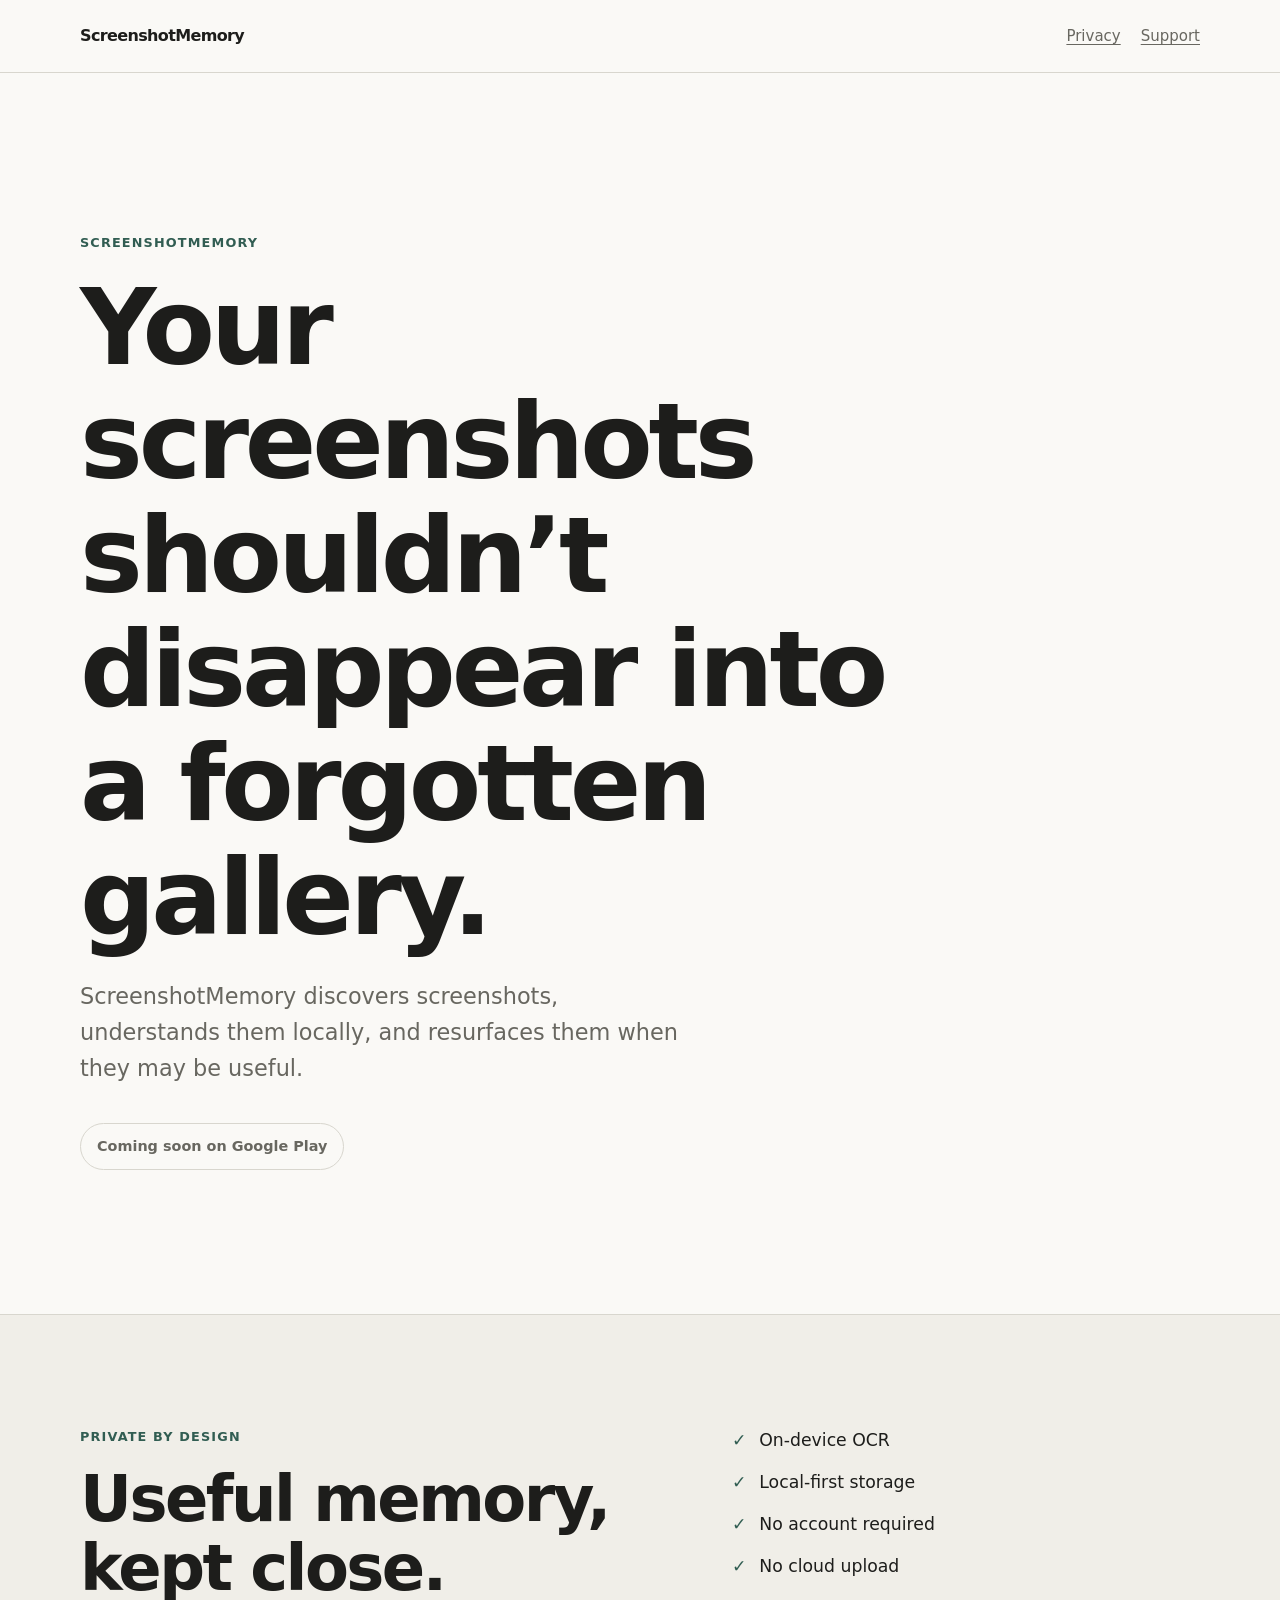
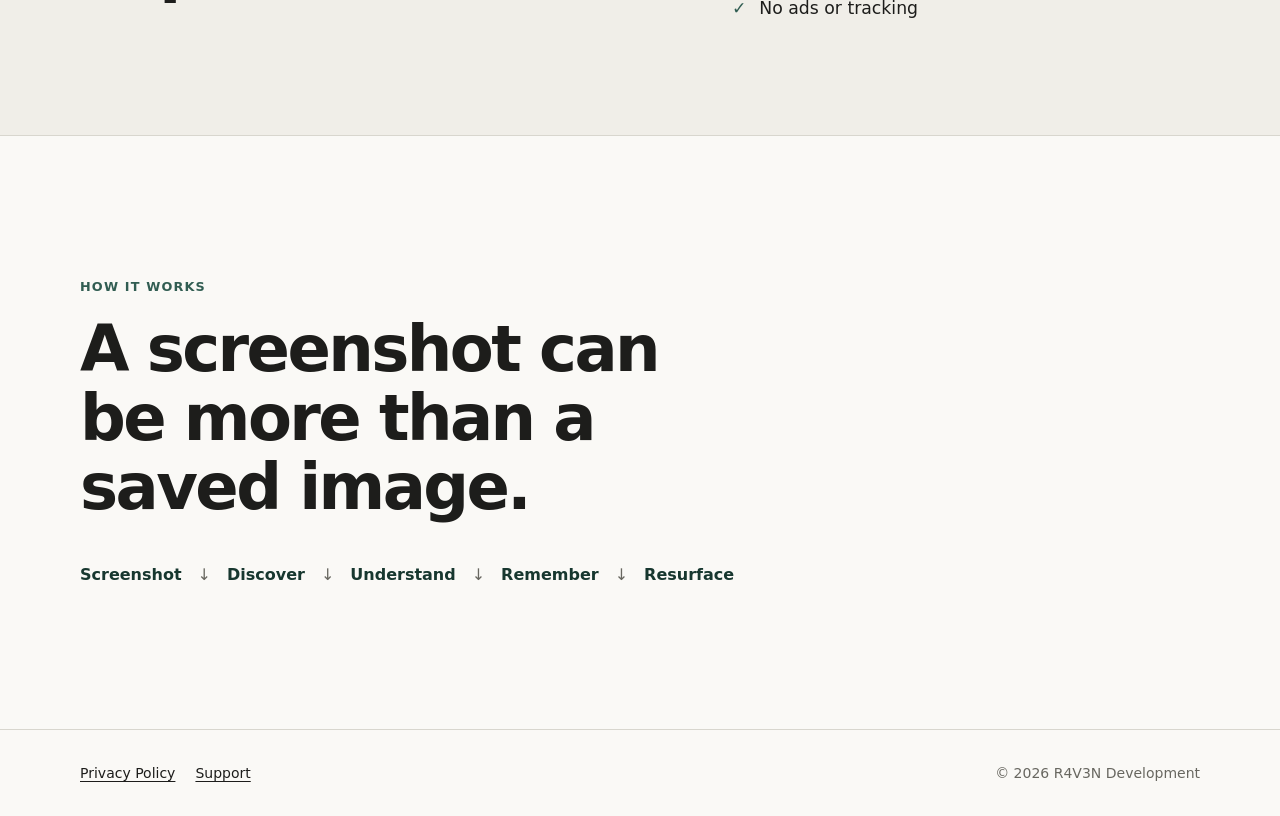
==== index.html @ ca4c5a30 "Build static ScreenshotMemory product site" ====
<!doctype html>
<html lang="en">
  <head>
    <meta charset="utf-8">
    <meta name="viewport" content="width=device-width, initial-scale=1">
    <meta name="description" content="ScreenshotMemory is an Android-first app that discovers screenshots, understands them locally, and brings them back when they may be useful.">
    <meta name="theme-color" media="(prefers-color-scheme: light)" content="#faf9f6">
    <meta name="theme-color" media="(prefers-color-scheme: dark)" content="#151514">
    <meta property="og:type" content="website">
    <meta property="og:title" content="ScreenshotMemory">
    <meta property="og:description" content="Your screenshots shouldn't disappear into a forgotten gallery.">
    <title>ScreenshotMemory — Remember what you saved</title>
    <link rel="stylesheet" href="styles.css">
  </head>
  <body>
    <a class="skip-link" href="#main-content">Skip to content</a>
    <header class="site-header">
      <nav class="nav container" aria-label="Primary navigation">
        <a class="wordmark" href="./" aria-label="ScreenshotMemory home">ScreenshotMemory</a>
        <div class="nav-links">
          <a href="privacy/">Privacy</a>
          <a href="support/">Support</a>
        </div>
      </nav>
    </header>

    <main id="main-content">
      <section class="hero container" aria-labelledby="hero-title">
        <p class="eyebrow">ScreenshotMemory</p>
        <h1 id="hero-title">Your screenshots shouldn’t disappear into a forgotten gallery.</h1>
        <p class="lede">ScreenshotMemory discovers screenshots, understands them locally, and resurfaces them when they may be useful.</p>
        <span class="coming-soon" aria-label="Coming soon on Google Play">Coming soon on Google Play</span>
      </section>

      <section class="privacy-intro" aria-labelledby="private-title">
        <div class="container split-section">
          <div>
            <p class="eyebrow">Private by design</p>
            <h2 id="private-title">Useful memory, kept close.</h2>
          </div>
          <ul class="check-list">
            <li>On-device OCR</li>
            <li>Local-first storage</li>
            <li>No account required</li>
            <li>No cloud upload</li>
            <li>No ads or tracking</li>
          </ul>
        </div>
      </section>

      <section class="how-it-works container" aria-labelledby="how-title">
        <p class="eyebrow">How it works</p>
        <h2 id="how-title">A screenshot can be more than a saved image.</h2>
        <ol class="product-loop">
          <li>Screenshot</li>
          <li>Discover</li>
          <li>Understand</li>
          <li>Remember</li>
          <li>Resurface</li>
        </ol>
      </section>
    </main>

    <footer class="site-footer">
      <div class="container footer-content">
        <div class="footer-links">
          <a href="privacy/">Privacy Policy</a>
          <a href="support/">Support</a>
        </div>
        <p>© 2026 R4V3N Development</p>
      </div>
    </footer>
  </body>
</html>
---- styles.css ----
:root {
  color-scheme: light dark;
  --page: #faf9f6;
  --surface: #f0eee8;
  --text: #1d1d1b;
  --muted: #686760;
  --line: #d8d6ce;
  --accent: #315d52;
  --accent-text: #17372f;
  --max-width: 70rem;
}

@media (prefers-color-scheme: dark) {
  :root {
    --page: #151514;
    --surface: #20201e;
    --text: #f2f1eb;
    --muted: #b6b4ac;
    --line: #3a3935;
    --accent: #9ac8b9;
    --accent-text: #cae5dc;
  }
}

* { box-sizing: border-box; }

html { scroll-behavior: smooth; }

body {
  min-width: 20rem;
  margin: 0;
  background: var(--page);
  color: var(--text);
  font-family: Inter, ui-sans-serif, system-ui, -apple-system, BlinkMacSystemFont, "Segoe UI", sans-serif;
  font-size: 1rem;
  line-height: 1.6;
  text-rendering: optimizeLegibility;
}

a { color: inherit; text-underline-offset: 0.18em; }
a:hover { color: var(--accent); }
a:focus-visible { outline: 0.18rem solid var(--accent); outline-offset: 0.22rem; border-radius: 0.12rem; }

h1, h2, h3, p { margin-top: 0; }
h1, h2, h3 { font-weight: 650; letter-spacing: -0.04em; line-height: 1.08; }

.container { width: min(calc(100% - 2.5rem), var(--max-width)); margin-inline: auto; }

.skip-link {
  position: fixed;
  z-index: 10;
  top: 1rem;
  left: 1rem;
  padding: 0.65rem 0.9rem;
  background: var(--text);
  color: var(--page);
  transform: translateY(-180%);
}
.skip-link:focus { transform: translateY(0); }

.site-header { border-bottom: 1px solid var(--line); }
.nav { display: flex; align-items: center; justify-content: space-between; min-height: 4.5rem; gap: 1.25rem; }
.wordmark { font-weight: 700; letter-spacing: -0.04em; text-decoration: none; }
.nav-links, .footer-links { display: flex; flex-wrap: wrap; gap: 1.25rem; }
.nav-links a { color: var(--muted); font-size: 0.9375rem; }

.hero { padding-block: clamp(5rem, 13vw, 10rem) clamp(5rem, 12vw, 9rem); max-width: 56rem; margin-left: max(1.25rem, calc((100% - var(--max-width)) / 2)); }
.eyebrow { margin-bottom: 1.1rem; color: var(--accent); font-size: 0.8rem; font-weight: 750; letter-spacing: 0.09em; text-transform: uppercase; }
.hero h1 { max-width: 12.5ch; margin-bottom: 1.5rem; font-size: clamp(3rem, 8.3vw, 6.6rem); }
.lede { max-width: 39rem; margin-bottom: 2.25rem; color: var(--muted); font-size: clamp(1.125rem, 2.3vw, 1.4rem); }
.coming-soon { display: inline-block; border: 1px solid var(--line); border-radius: 999px; padding: 0.7rem 1rem; color: var(--muted); font-size: 0.9rem; font-weight: 650; }

.privacy-intro { background: var(--surface); border-block: 1px solid var(--line); }
.split-section { display: grid; grid-template-columns: 1fr; gap: 2.5rem; padding-block: clamp(4rem, 9vw, 7rem); }
.split-section h2, .how-it-works h2 { max-width: 14ch; margin-bottom: 0; font-size: clamp(2.15rem, 5vw, 4.2rem); }
.check-list { display: grid; gap: 0.9rem; align-content: center; margin: 0; padding: 0; list-style: none; font-size: 1.08rem; }
.check-list li { display: flex; gap: 0.8rem; align-items: baseline; }
.check-list li::before { content: "✓"; color: var(--accent); font-weight: 800; }

.how-it-works { padding-block: clamp(5rem, 11vw, 9rem); }
.product-loop { display: flex; flex-wrap: wrap; align-items: center; gap: 0.65rem; margin: 2.5rem 0 0; padding: 0; list-style: none; color: var(--accent-text); font-weight: 700; }
.product-loop li { display: flex; align-items: center; gap: 0.65rem; }
.product-loop li:not(:last-child)::after { content: "↓"; color: var(--muted); font-weight: 400; }

.site-footer { border-top: 1px solid var(--line); color: var(--muted); font-size: 0.875rem; }
.footer-content { display: flex; flex-wrap: wrap; justify-content: space-between; gap: 1.25rem; padding-block: 2rem; }
.footer-content p { margin: 0; }
.footer-links a { color: var(--text); }

.page-header { max-width: 48rem; padding-block: clamp(4rem, 10vw, 7rem) 2rem; }
.page-header h1 { margin-bottom: 1rem; font-size: clamp(2.8rem, 7vw, 5.25rem); }
.page-header p { max-width: 42rem; margin-bottom: 0; color: var(--muted); font-size: 1.13rem; }
.prose { max-width: 47rem; padding-bottom: clamp(5rem, 10vw, 8rem); }
.prose section { padding-block: 1.85rem; border-top: 1px solid var(--line); }
.prose h2 { margin-bottom: 0.75rem; font-size: clamp(1.5rem, 3vw, 2rem); }
.prose h3 { margin: 1.35rem 0 0.5rem; font-size: 1.15rem; letter-spacing: -0.02em; }
.prose p:last-child, .prose ul:last-child { margin-bottom: 0; }
.prose li + li { margin-top: 0.45rem; }
.notice { margin-top: 1rem; border-left: 0.25rem solid var(--accent); padding: 1rem 1.1rem; background: var(--surface); color: var(--muted); }
.notice strong { color: var(--text); }
.support-grid { display: grid; gap: 1.4rem; }
.support-card { padding: 1.4rem; border: 1px solid var(--line); border-radius: 0.35rem; }
.support-card h2 { margin-bottom: 0.65rem; }

@media (min-width: 44rem) {
  .container { width: min(calc(100% - 5rem), var(--max-width)); }
  .split-section { grid-template-columns: minmax(0, 1.1fr) minmax(16rem, 0.9fr); gap: 5rem; }
  .product-loop { gap: 1rem; }
  .product-loop li { gap: 1rem; }
}

@media (max-width: 40rem) {
  .nav { align-items: flex-start; flex-direction: column; justify-content: center; padding-block: 0.9rem; }
  .nav-links { gap: 1rem; }
}

@media (prefers-reduced-motion: reduce) {
  html { scroll-behavior: auto; }
}
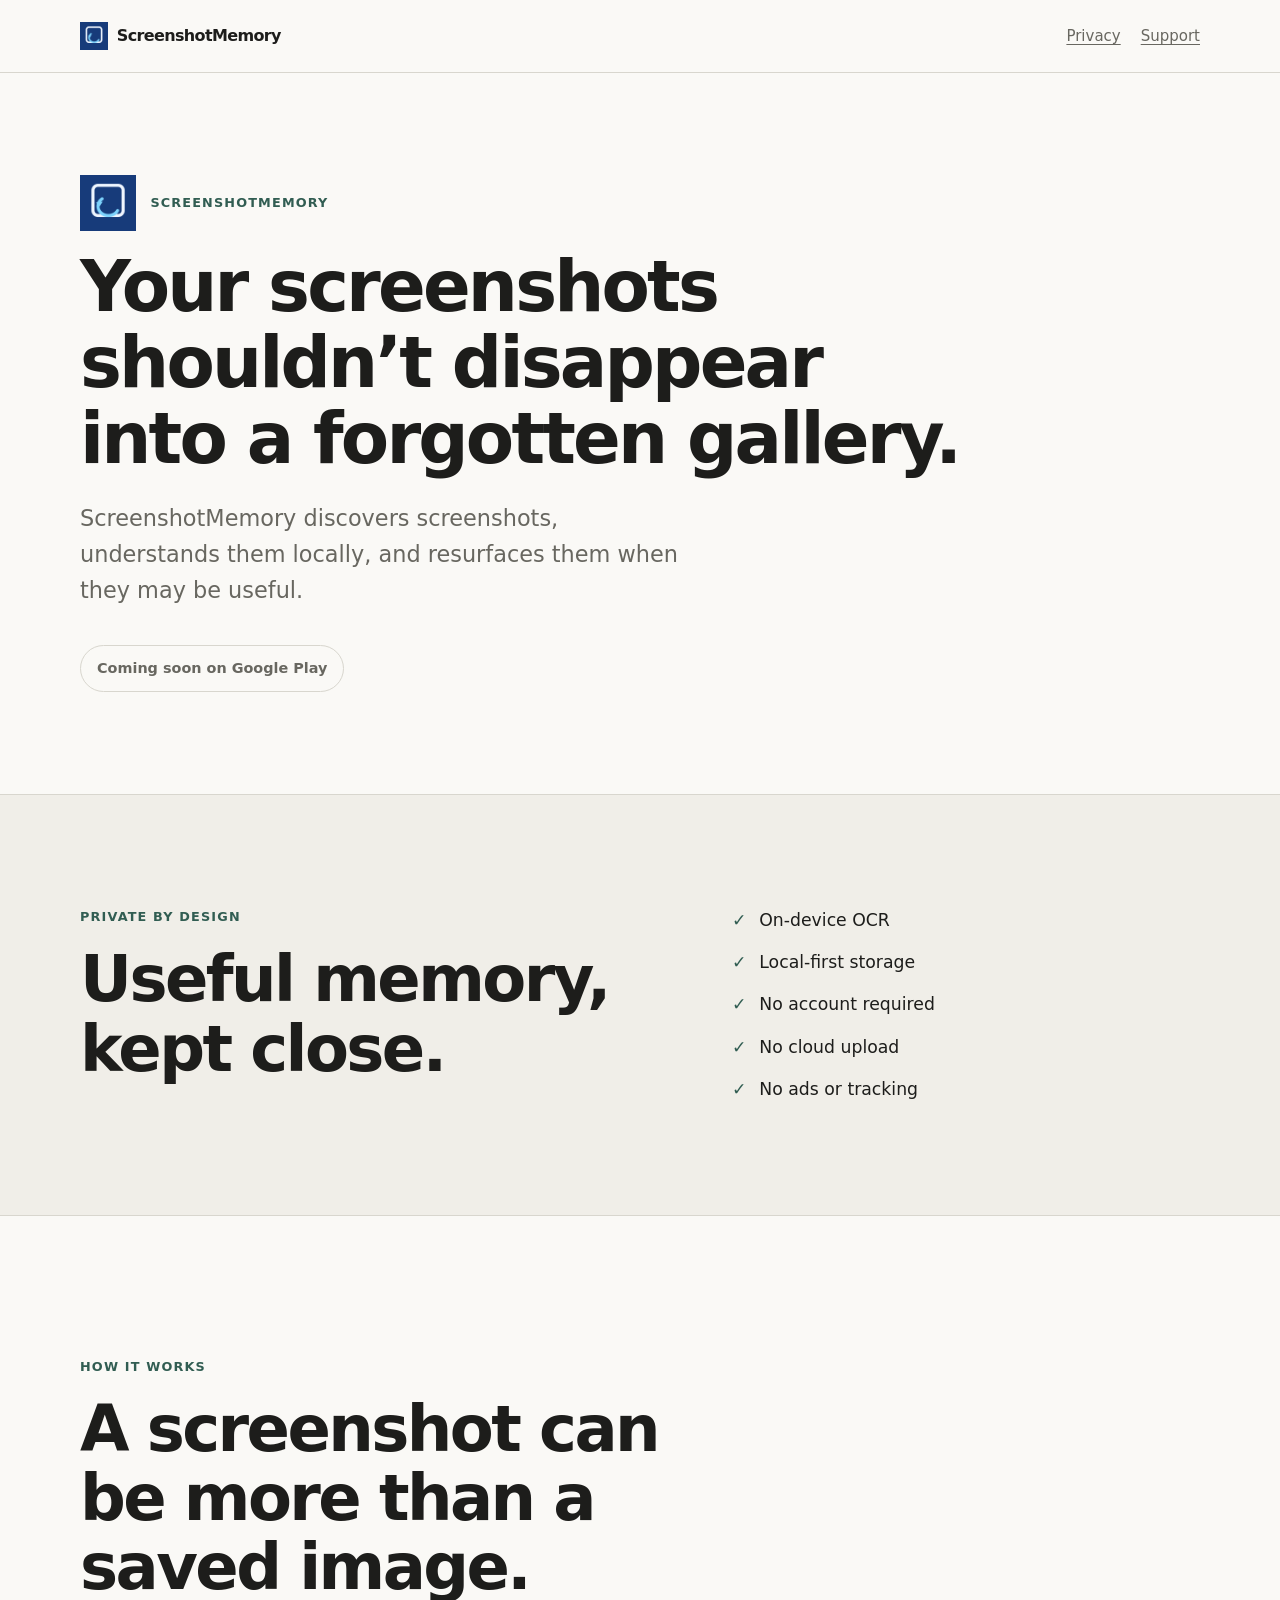
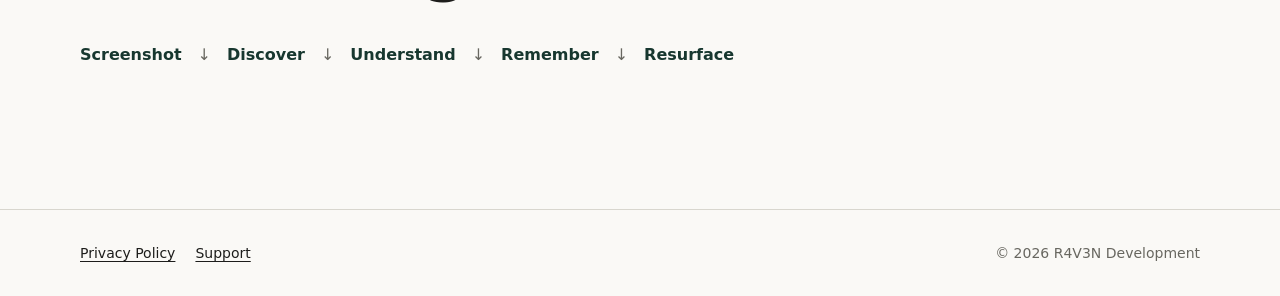
==== commit 496f2651: "Integrate official ScreenshotMemory icon" ====
--- a/index.html
+++ b/index.html
@@ -10,13 +10,18 @@
     <meta property="og:title" content="ScreenshotMemory">
     <meta property="og:description" content="Your screenshots shouldn't disappear into a forgotten gallery.">
     <title>ScreenshotMemory — Remember what you saved</title>
+    <link rel="icon" type="image/png" sizes="48x48" href="assets/favicon.png">
+    <link rel="apple-touch-icon" sizes="180x180" href="assets/apple-touch-icon.png">
     <link rel="stylesheet" href="styles.css">
   </head>
   <body>
     <a class="skip-link" href="#main-content">Skip to content</a>
     <header class="site-header">
       <nav class="nav container" aria-label="Primary navigation">
-        <a class="wordmark" href="./" aria-label="ScreenshotMemory home">ScreenshotMemory</a>
+        <a class="wordmark" href="./" aria-label="ScreenshotMemory home">
+          <img class="brand-icon" src="assets/icon.png" width="28" height="28" alt="">
+          <span>ScreenshotMemory</span>
+        </a>
         <div class="nav-links">
           <a href="privacy/">Privacy</a>
           <a href="support/">Support</a>
@@ -26,7 +31,10 @@
 
     <main id="main-content">
       <section class="hero container" aria-labelledby="hero-title">
-        <p class="eyebrow">ScreenshotMemory</p>
+        <div class="hero-brand">
+          <img class="hero-icon" src="assets/icon.png" width="56" height="56" alt="">
+          <p class="eyebrow">ScreenshotMemory</p>
+        </div>
         <h1 id="hero-title">Your screenshots shouldn’t disappear into a forgotten gallery.</h1>
         <p class="lede">ScreenshotMemory discovers screenshots, understands them locally, and resurfaces them when they may be useful.</p>
         <span class="coming-soon" aria-label="Coming soon on Google Play">Coming soon on Google Play</span>
--- a/styles.css
+++ b/styles.css
@@ -60,13 +60,17 @@
 
 .site-header { border-bottom: 1px solid var(--line); }
 .nav { display: flex; align-items: center; justify-content: space-between; min-height: 4.5rem; gap: 1.25rem; }
-.wordmark { font-weight: 700; letter-spacing: -0.04em; text-decoration: none; }
+.wordmark { display: inline-flex; align-items: center; gap: 0.55rem; font-weight: 700; letter-spacing: -0.04em; text-decoration: none; }
+.brand-icon { width: 1.75rem; height: 1.75rem; flex: none; }
 .nav-links, .footer-links { display: flex; flex-wrap: wrap; gap: 1.25rem; }
 .nav-links a { color: var(--muted); font-size: 0.9375rem; }
 
-.hero { padding-block: clamp(5rem, 13vw, 10rem) clamp(5rem, 12vw, 9rem); max-width: 56rem; margin-left: max(1.25rem, calc((100% - var(--max-width)) / 2)); }
+.hero { padding-block: clamp(3.5rem, 8vw, 7rem); max-width: 56rem; margin-left: max(1.25rem, calc((100% - var(--max-width)) / 2)); }
+.hero-brand { display: flex; align-items: center; gap: 0.9rem; margin-bottom: 1.1rem; }
+.hero-icon { width: 3.5rem; height: 3.5rem; flex: none; }
+.hero-brand .eyebrow { margin-bottom: 0; }
 .eyebrow { margin-bottom: 1.1rem; color: var(--accent); font-size: 0.8rem; font-weight: 750; letter-spacing: 0.09em; text-transform: uppercase; }
-.hero h1 { max-width: 12.5ch; margin-bottom: 1.5rem; font-size: clamp(3rem, 8.3vw, 6.6rem); }
+.hero h1 { max-width: 18ch; margin-bottom: 1.5rem; font-size: clamp(2.5rem, 5.5vw, 4.5rem); }
 .lede { max-width: 39rem; margin-bottom: 2.25rem; color: var(--muted); font-size: clamp(1.125rem, 2.3vw, 1.4rem); }
 .coming-soon { display: inline-block; border: 1px solid var(--line); border-radius: 999px; padding: 0.7rem 1rem; color: var(--muted); font-size: 0.9rem; font-weight: 650; }
 
